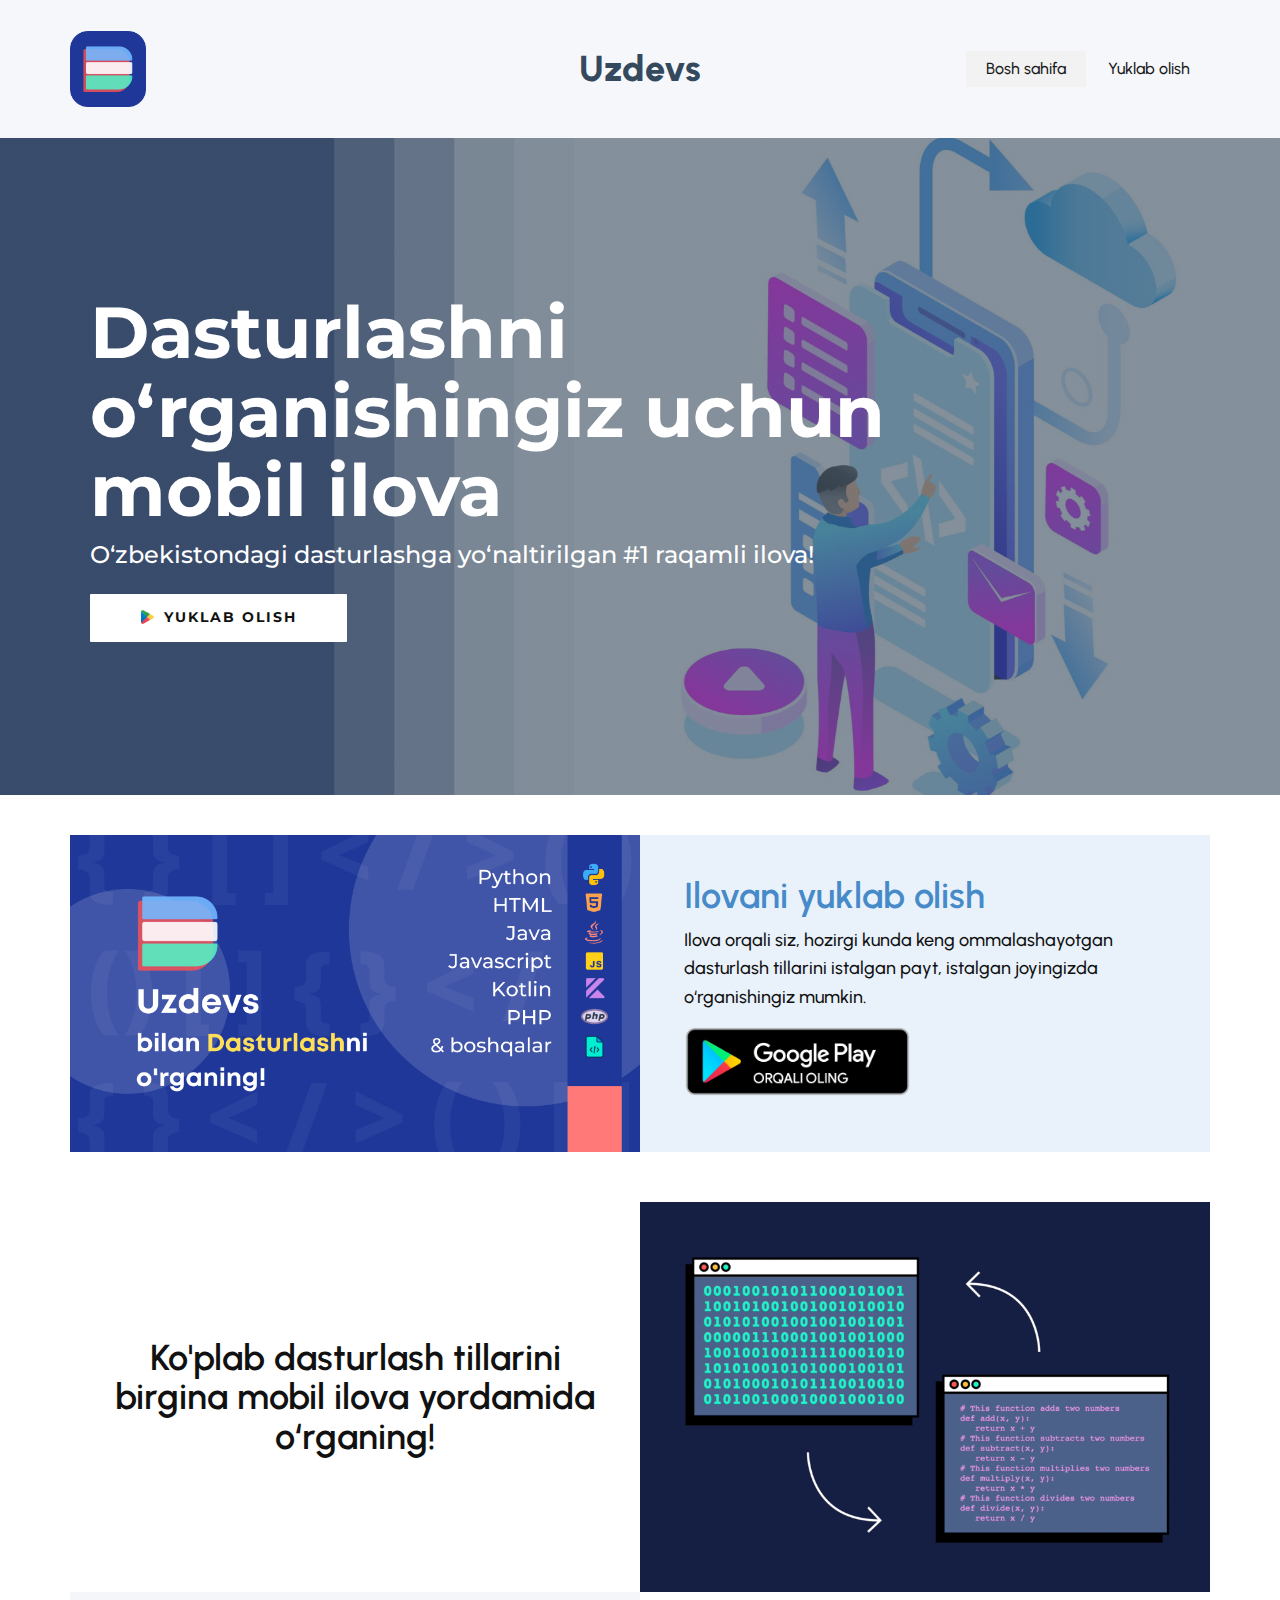
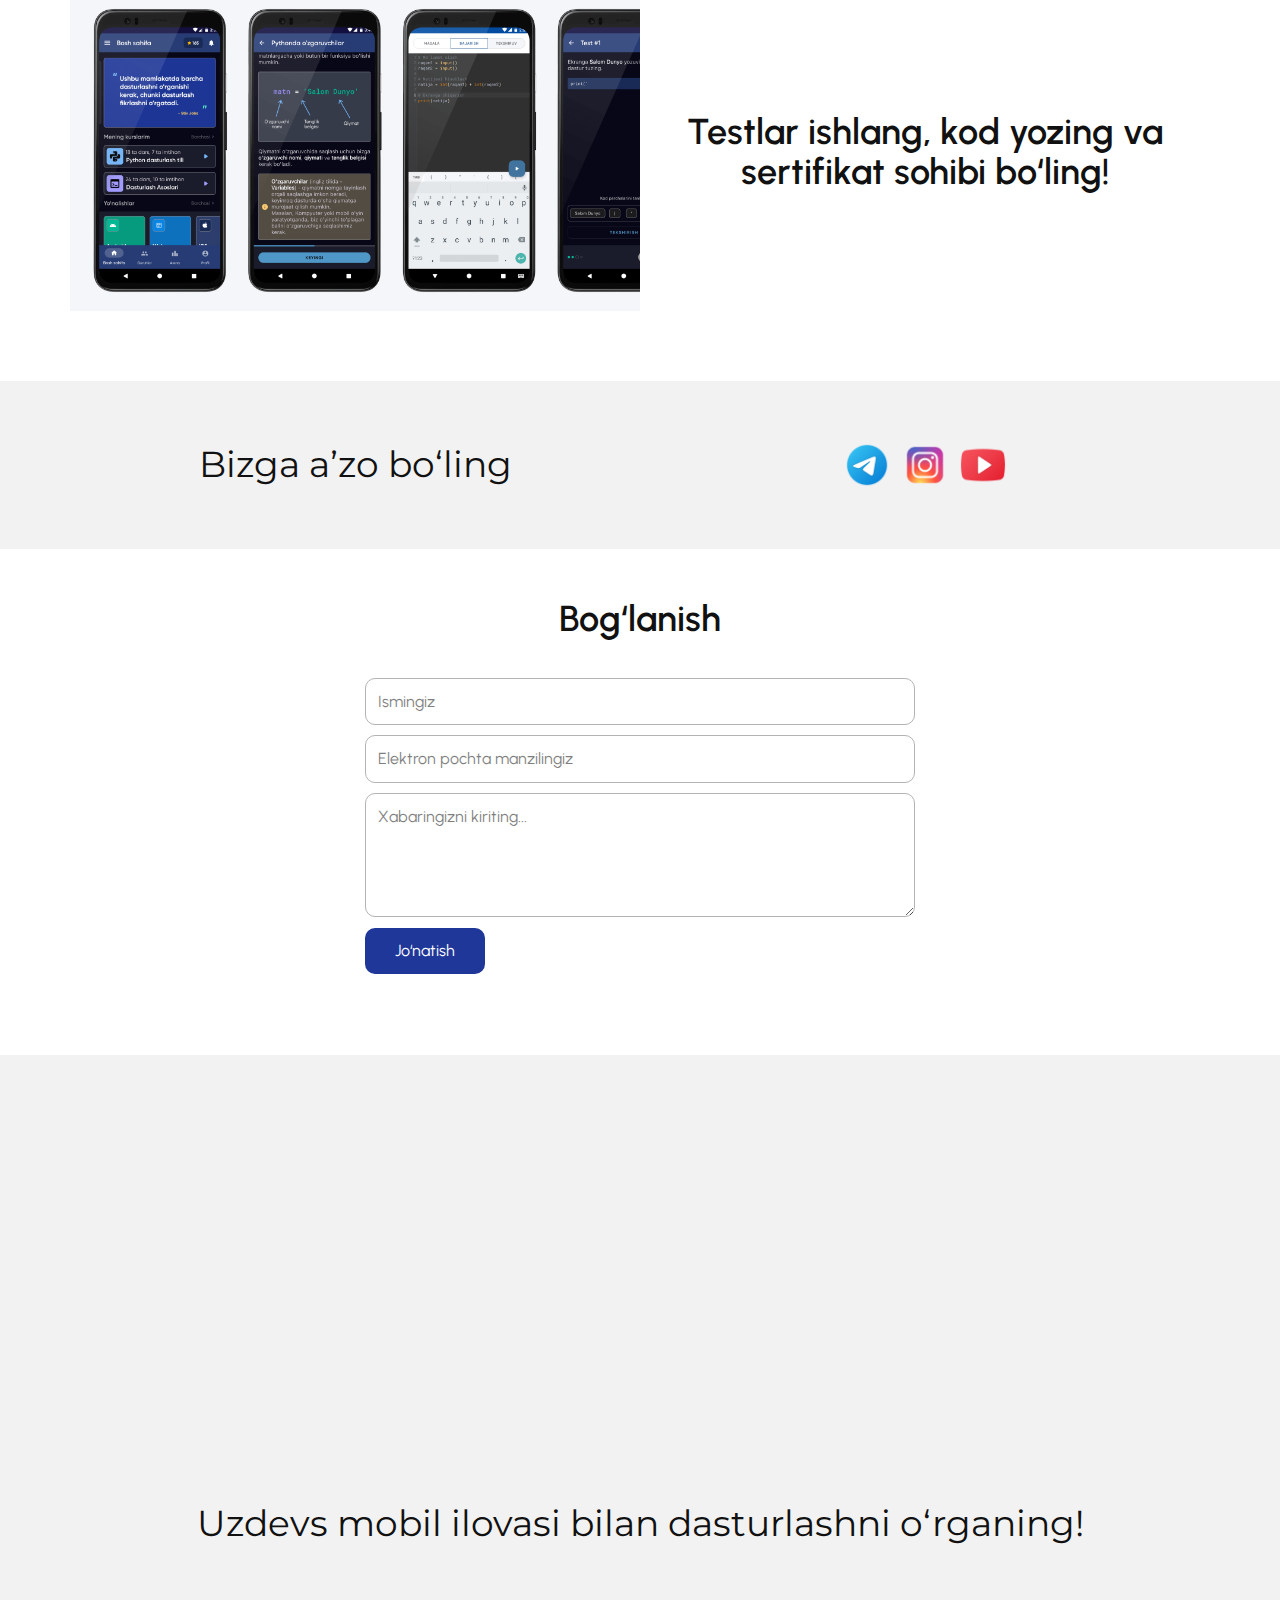
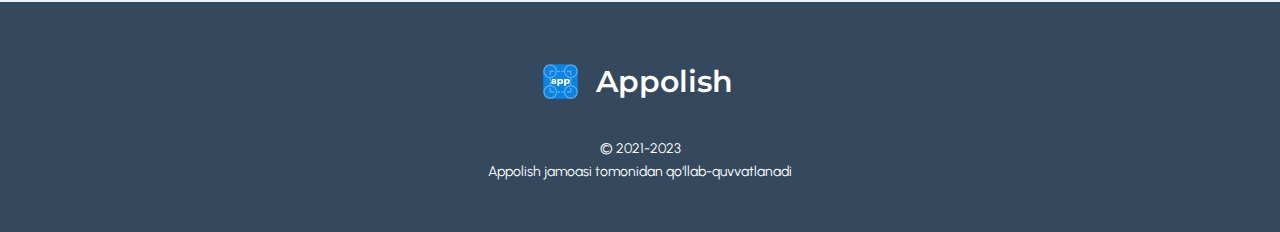
==== Bosh-sahifa.html @ 62ea31c3 "Upload initial website source code" ====
<!DOCTYPE html>
<html style="font-size: 16px;" lang="en"><head>
    <meta name="viewport" content="width=device-width, initial-scale=1.0">
    <meta charset="utf-8">
    <meta name="keywords" content="Uzdevs">
    <meta name="description" content="">
    <title>Bosh sahifa</title>
    <link rel="stylesheet" href="main.css" media="screen">
<link rel="stylesheet" href="Bosh-sahifa.css" media="screen">
    <script class="u-script" type="text/javascript" src="jquery.js" defer=""></script>
    <script class="u-script" type="text/javascript" src="script.js" defer=""></script>
    <meta name="generator" content="Nicepage 5.9.10, nicepage.com">
    <meta name="referrer" content="origin">
    <link rel="icon" href="images/favicon.png">
    <link id="u-theme-google-font" rel="stylesheet" href="https://fonts.googleapis.com/css?family=Roboto:100,100i,300,300i,400,400i,500,500i,700,700i,900,900i|Open+Sans:300,300i,400,400i,500,500i,600,600i,700,700i,800,800i">
    <link id="u-page-google-font" rel="stylesheet" href="https://fonts.googleapis.com/css?family=Montserrat:100,100i,200,200i,300,300i,400,400i,500,500i,600,600i,700,700i,800,800i,900,900i|Urbanist:100,100i,200,200i,300,300i,400,400i,500,500i,600,600i,700,700i,800,800i,900,900i">
    
    
    
    
    
    
    <script type="application/ld+json">{
		"@context": "http://schema.org",
		"@type": "Organization",
		"name": "Uzdevs",
		"logo": "images/uzdevs-logo.png"
}</script>
    <meta name="theme-color" content="#478ac9">
    <meta property="og:title" content="Bosh sahifa">
    <meta property="og:description" content="">
    <meta property="og:type" content="website">
  <meta data-intl-tel-input-cdn-path="intlTelInput/"></head>
  <body class="u-body u-xl-mode" data-lang="en"><header class="u-clearfix u-header u-palette-5-light-3 u-header" id="sec-97fc"><div class="u-clearfix u-sheet u-sheet-1">
        <a href="https://uzdevs.com" class="u-image u-logo u-image-1" data-image-width="512" data-image-height="512" title="Uzdevs">
          <img src="images/uzdevs-logo.png" class="u-logo-image u-logo-image-1">
        </a>
        <h2 class="u-custom-font u-text u-text-custom-color-3 u-text-default u-text-1">
          <a class="u-active-none u-border-none u-btn u-button-link u-button-style u-hover-none u-none u-text-custom-color-2 u-btn-1" href="https://uzdevs.com">Uzdevs</a>
        </h2>
        <nav class="u-menu u-menu-one-level u-offcanvas u-menu-1">
          <div class="menu-collapse u-custom-font" style="font-size: 1rem; letter-spacing: 0px; font-family: Urbanist; font-weight: 500;">
            <a class="u-button-style u-custom-active-border-color u-custom-active-color u-custom-border u-custom-border-color u-custom-borders u-custom-hover-border-color u-custom-hover-color u-custom-left-right-menu-spacing u-custom-padding-bottom u-custom-text-active-color u-custom-text-color u-custom-text-decoration u-custom-text-hover-color u-custom-top-bottom-menu-spacing u-nav-link u-text-active-palette-1-base u-text-hover-palette-2-base" href="#" style="padding: 4px 6px; font-size: calc(1em + 8px);">
              <svg class="u-svg-link" viewBox="0 0 24 24"><use xmlns:xlink="http://www.w3.org/1999/xlink" xlink:href="#menu-hamburger"></use></svg>
              <svg class="u-svg-content" version="1.1" id="menu-hamburger" viewBox="0 0 16 16" x="0px" y="0px" xmlns:xlink="http://www.w3.org/1999/xlink" xmlns="http://www.w3.org/2000/svg"><g><rect y="1" width="16" height="2"></rect><rect y="7" width="16" height="2"></rect><rect y="13" width="16" height="2"></rect>
</g></svg>
            </a>
          </div>
          <div class="u-custom-menu u-nav-container">
            <ul class="u-custom-font u-nav u-spacing-2 u-unstyled u-nav-1"><li class="u-nav-item"><a class="u-active-grey-5 u-border-active-palette-1-base u-border-hover-palette-1-light-1 u-border-no-left u-border-no-right u-border-no-top u-button-style u-hover-grey-10 u-nav-link u-text-active-grey-90 u-text-grey-90 u-text-hover-grey-90" href="https://uzdevs.com" style="padding: 10px 20px;">Bosh sahifa</a>
</li><li class="u-nav-item"><a class="u-active-grey-5 u-border-active-palette-1-base u-border-hover-palette-1-light-1 u-border-no-left u-border-no-right u-border-no-top u-button-style u-hover-grey-10 u-nav-link u-text-active-grey-90 u-text-grey-90 u-text-hover-grey-90" href="https://play.google.com/store/apps/details?id=co.aoff.uzdevs" style="padding: 10px 20px;">Yuklab olish</a>
</li></ul>
          </div>
          <div class="u-custom-menu u-nav-container-collapse">
            <div class="u-black u-container-style u-inner-container-layout u-opacity u-opacity-95 u-sidenav">
              <div class="u-inner-container-layout u-sidenav-overflow">
                <div class="u-menu-close"></div>
                <ul class="u-align-center u-custom-font u-nav u-popupmenu-items u-unstyled u-nav-2"><li class="u-nav-item"><a class="u-button-style u-nav-link" href="https://uzdevs.com">Bosh sahifa</a>
</li><li class="u-nav-item"><a class="u-button-style u-nav-link" href="https://play.google.com/store/apps/details?id=co.aoff.uzdevs">Yuklab olish</a>
</li></ul>
              </div>
            </div>
            <div class="u-black u-menu-overlay u-opacity u-opacity-70"></div>
          </div>
        </nav>
      </div></header>
    <section class="u-align-left u-clearfix u-image u-shading u-section-1" src="" data-image-width="1920" data-image-height="1080" id="sec-1bc2">
      <div class="u-clearfix u-sheet u-sheet-1">
        <h1 class="u-custom-font u-font-montserrat u-text u-text-default-lg u-text-default-md u-text-default-sm u-text-default-xl u-title u-text-1"> Dasturlashni<br>o‘rganishingiz uchun&nbsp;<br>mobil ilova
        </h1>
        <p class="u-custom-font u-font-montserrat u-large-text u-text u-text-variant u-text-2"> O‘zbekistondagi dasturlashga yo‘naltirilgan #1 raqamli ilova!</p>
        <a href="https://nicepage.com/wordpress-website-builder" class="u-active-white u-border-none u-btn u-btn-round u-button-style u-custom-font u-font-montserrat u-hover-grey-90 u-radius-1 u-white u-btn-1"><span class="u-file-icon u-icon u-icon-1"><img src="images/google-play-store-48.png" alt=""></span>&nbsp;Yuklab olish
        </a>
      </div>
    </section>
    <section class="u-clearfix u-section-2" id="sec-1e60">
      <div class="u-clearfix u-sheet u-sheet-1">
        <div class="u-clearfix u-expanded-width u-gutter-0 u-layout-wrap u-layout-wrap-1">
          <div class="u-layout">
            <div class="u-layout-row">
              <div class="u-container-align-center u-container-style u-image u-layout-cell u-size-30 u-image-1" data-image-width="3840" data-image-height="2160" data-href="https://play.google.com/store/apps/details?id=co.aoff.uzdevs">
                <div class="u-container-layout u-container-layout-1"></div>
              </div>
              <div class="u-align-center-xs u-container-style u-layout-cell u-palette-1-light-3 u-size-30 u-layout-cell-2">
                <div class="u-container-layout u-valign-middle-xl u-container-layout-2">
                  <h2 class="u-align-center-sm u-align-center-xs u-custom-font u-text u-text-1">
                    <a class="u-active-none u-border-none u-btn u-button-link u-button-style u-hover-none u-none u-text-palette-1-base u-btn-1" href="https://play.google.com/store/apps/details?id=co.aoff.uzdevs">Ilovani yuklab olish</a>
                  </h2>
                  <p class="u-align-center-sm u-align-center-xs u-custom-font u-text u-text-2"> Ilova orqali siz, hozirgi kunda keng ommalashayotgan dasturlash tillarini istalgan payt, istalgan joyingizda o‘rganishingiz mumkin.</p>
                  <img class="u-image u-image-contain u-image-default u-image-2" src="images/google-play-badge.png" alt="" data-image-width="646" data-image-height="250" data-href="https://play.google.com/store/apps/details?id=co.aoff.uzdevs">
                </div>
              </div>
            </div>
          </div>
        </div>
        <div class="u-clearfix u-expanded-width u-layout-wrap u-layout-wrap-2">
          <div class="u-layout">
            <div class="u-layout-col">
              <div class="u-size-30">
                <div class="u-layout-row">
                  <div class="u-align-center u-container-style u-layout-cell u-size-30 u-layout-cell-3">
                    <div class="u-container-layout u-valign-middle-lg u-valign-middle-xl u-valign-top-sm u-valign-top-xs u-container-layout-3">
                      <h2 class="u-custom-font u-text u-text-3">Ko'plab dasturlash tillarini birgina mobil ilova yordamida oʻrganing!</h2>
                    </div>
                  </div>
                  <div class="u-container-align-center u-container-style u-image u-layout-cell u-size-30 u-image-3" data-image-width="1200" data-image-height="620">
                    <div class="u-container-layout u-container-layout-4"></div>
                  </div>
                </div>
              </div>
              <div class="u-size-30">
                <div class="u-layout-row">
                  <div class="u-container-align-center u-container-style u-image u-layout-cell u-size-30 u-image-4" data-image-width="1920" data-image-height="1080">
                    <div class="u-container-layout u-container-layout-5"></div>
                  </div>
                  <div class="u-align-center u-container-style u-layout-cell u-size-30 u-layout-cell-6">
                    <div class="u-container-layout u-valign-middle u-container-layout-6">
                      <h2 class="u-custom-font u-text u-text-default-lg u-text-default-xl u-text-4">Testlar ishlang, kod yozing va sertifikat sohibi bo​ʻling!</h2>
                    </div>
                  </div>
                </div>
              </div>
            </div>
          </div>
        </div>
      </div>
    </section>
    <section class="u-align-center u-clearfix u-grey-5 u-section-3" id="sec-7053">
      <div class="u-clearfix u-sheet u-valign-middle u-sheet-1">
        <div class="u-clearfix u-expanded-width u-layout-wrap u-layout-wrap-1">
          <div class="u-gutter-0 u-layout">
            <div class="u-layout-row">
              <div class="u-align-center u-container-style u-layout-cell u-left-cell u-size-30 u-layout-cell-1">
                <div class="u-container-layout u-valign-bottom-xs u-valign-middle-lg u-valign-middle-md u-valign-middle-sm u-valign-middle-xl u-container-layout-1">
                  <h2 class="u-custom-font u-font-montserrat u-text u-text-default-lg u-text-default-md u-text-default-sm u-text-default-xl u-text-1"> Bizga aʼzo bo‘ling</h2>
                </div>
              </div>
              <div class="u-align-center u-container-style u-layout-cell u-right-cell u-size-30 u-layout-cell-2">
                <div class="u-container-layout u-valign-middle-lg u-valign-middle-md u-valign-middle-sm u-valign-middle-xl u-container-layout-2">
                  <div class="u-social-icons u-spacing-10 u-social-icons-1">
                    <a class="u-social-url" target="_blank" data-type="Custom" title="Custom" href="https://t.me/uzdevsuz"><span class="u-file-icon u-icon u-social-custom u-social-icon u-icon-1"><img src="images/telegram-logo.png" alt=""></span>
                    </a>
                    <a class="u-social-url" target="_blank" data-type="Custom" title="Custom" href="https://instagram.com/uzdevs.uz"><span class="u-file-icon u-icon u-social-custom u-social-icon u-icon-2"><img src="images/instagram-logo.png" alt=""></span>
                    </a>
                    <a class="u-social-url" target="_blank" data-type="Custom" title="Custom" href="https://www.youtube.com/@uzdevsuz"><span class="u-file-icon u-icon u-social-custom u-social-icon u-icon-3"><img src="images/youtube-logo.png" alt=""></span>
                    </a>
                  </div>
                </div>
              </div>
            </div>
          </div>
        </div>
      </div>
    </section>
    <section class="u-align-center u-clearfix u-section-4" id="sec-688a">
      <div class="u-clearfix u-sheet u-sheet-1">
        <h2 class="u-custom-font u-text u-text-1">Bogʻlanish</h2>
        <div class="u-form u-form-1">
          <form action="https://forms.nicepagesrv.com/v2/form/process" class="u-clearfix u-form-spacing-10 u-form-vertical u-inner-form" style="padding: 10px" source="email" name="form">
            <div class="u-form-group u-form-name u-label-none">
              <label for="name-3b9a" class="u-label">Name</label>
              <input type="text" placeholder="Ismingiz" id="name-3b9a" name="name" class="u-custom-font u-input u-input-rectangle u-radius-10 u-input-1" required="">
            </div>
            <div class="u-form-email u-form-group u-label-none">
              <label for="email-3b9a" class="u-label">Email</label>
              <input type="email" placeholder="Elektron pochta manzilingiz" id="email-3b9a" name="email" class="u-custom-font u-input u-input-rectangle u-radius-10 u-input-2" required="">
            </div>
            <div class="u-form-group u-form-message u-label-none">
              <label for="message-3b9a" class="u-label">Message</label>
              <textarea placeholder="Xabaringizni kiriting..." rows="4" cols="50" id="message-3b9a" name="message" class="u-custom-font u-input u-input-rectangle u-radius-10 u-input-3" required=""></textarea>
            </div>
            <div class="u-align-left u-form-group u-form-submit u-label-none">
              <a href="#" class="u-btn u-btn-round u-btn-submit u-button-style u-custom-color-4 u-custom-font u-radius-10 u-btn-1">Jo‘natish</a>
              <input type="submit" value="submit" class="u-form-control-hidden">
            </div>
            <div class="u-form-send-message u-form-send-success"> Thank you! Your message has been sent. </div>
            <div class="u-form-send-error u-form-send-message"> Unable to send your message. Please fix errors then try again. </div>
            <input type="hidden" value="" name="recaptchaResponse">
            <input type="hidden" name="formServices" value="0d1d3164-f75e-3e67-2e3a-53193214115c">
          </form>
        </div>
      </div>
    </section>
    <section class="u-align-center u-clearfix u-grey-5 u-section-5" id="sec-649f">
      <div class="u-clearfix u-sheet u-valign-middle u-sheet-1">
        <div class="u-align-left u-expanded-width-sm u-expanded-width-xs u-video u-video-contain-xs u-video-1">
          <div class="embed-responsive embed-responsive-1">
            <iframe style="position: absolute;top: 0;left: 0;width: 100%;height: 100%;" class="embed-responsive-item" src="https://www.youtube.com/embed/PY1LMEzrLyY?mute=0&amp;showinfo=0&amp;controls=0&amp;start=0" frameborder="0" allowfullscreen=""></iframe>
          </div>
        </div>
        <h2 class="u-custom-font u-font-montserrat u-text u-text-default u-text-1"> Uzdevs&nbsp;mobil ilovasi bilan dasturlashni o‘rganing!</h2>
      </div>
    </section>
    
    
    <footer class="u-align-center u-clearfix u-custom-color-2 u-footer u-footer" id="sec-f929"><div class="u-clearfix u-sheet u-sheet-1">
        <div class="u-clearfix u-group-elements u-group-elements-1">
          <h3 class="u-align-left u-custom-font u-font-montserrat u-headline u-text u-text-1">
            <a class="u-active-none u-border-none u-btn u-button-link u-button-style u-hover-none u-none u-text-white u-btn-1" href="https://appolish.tech" target="_blank">Appolish</a>
          </h3>
          <a href="https://appolish.tech" class="u-image u-logo u-image-1" data-image-width="500" data-image-height="500" title="Appolish" target="_blank">
            <img src="images/appolish-logo.png" class="u-logo-image u-logo-image-1">
          </a>
        </div>
        <p class="u-custom-font u-small-text u-text u-text-variant u-text-2"> © 2021-2023<br>Appolish jamoasi tomonidan qo​ʻllab-quvvatlanadi
        </p>
      </div></footer>
  
</body></html>
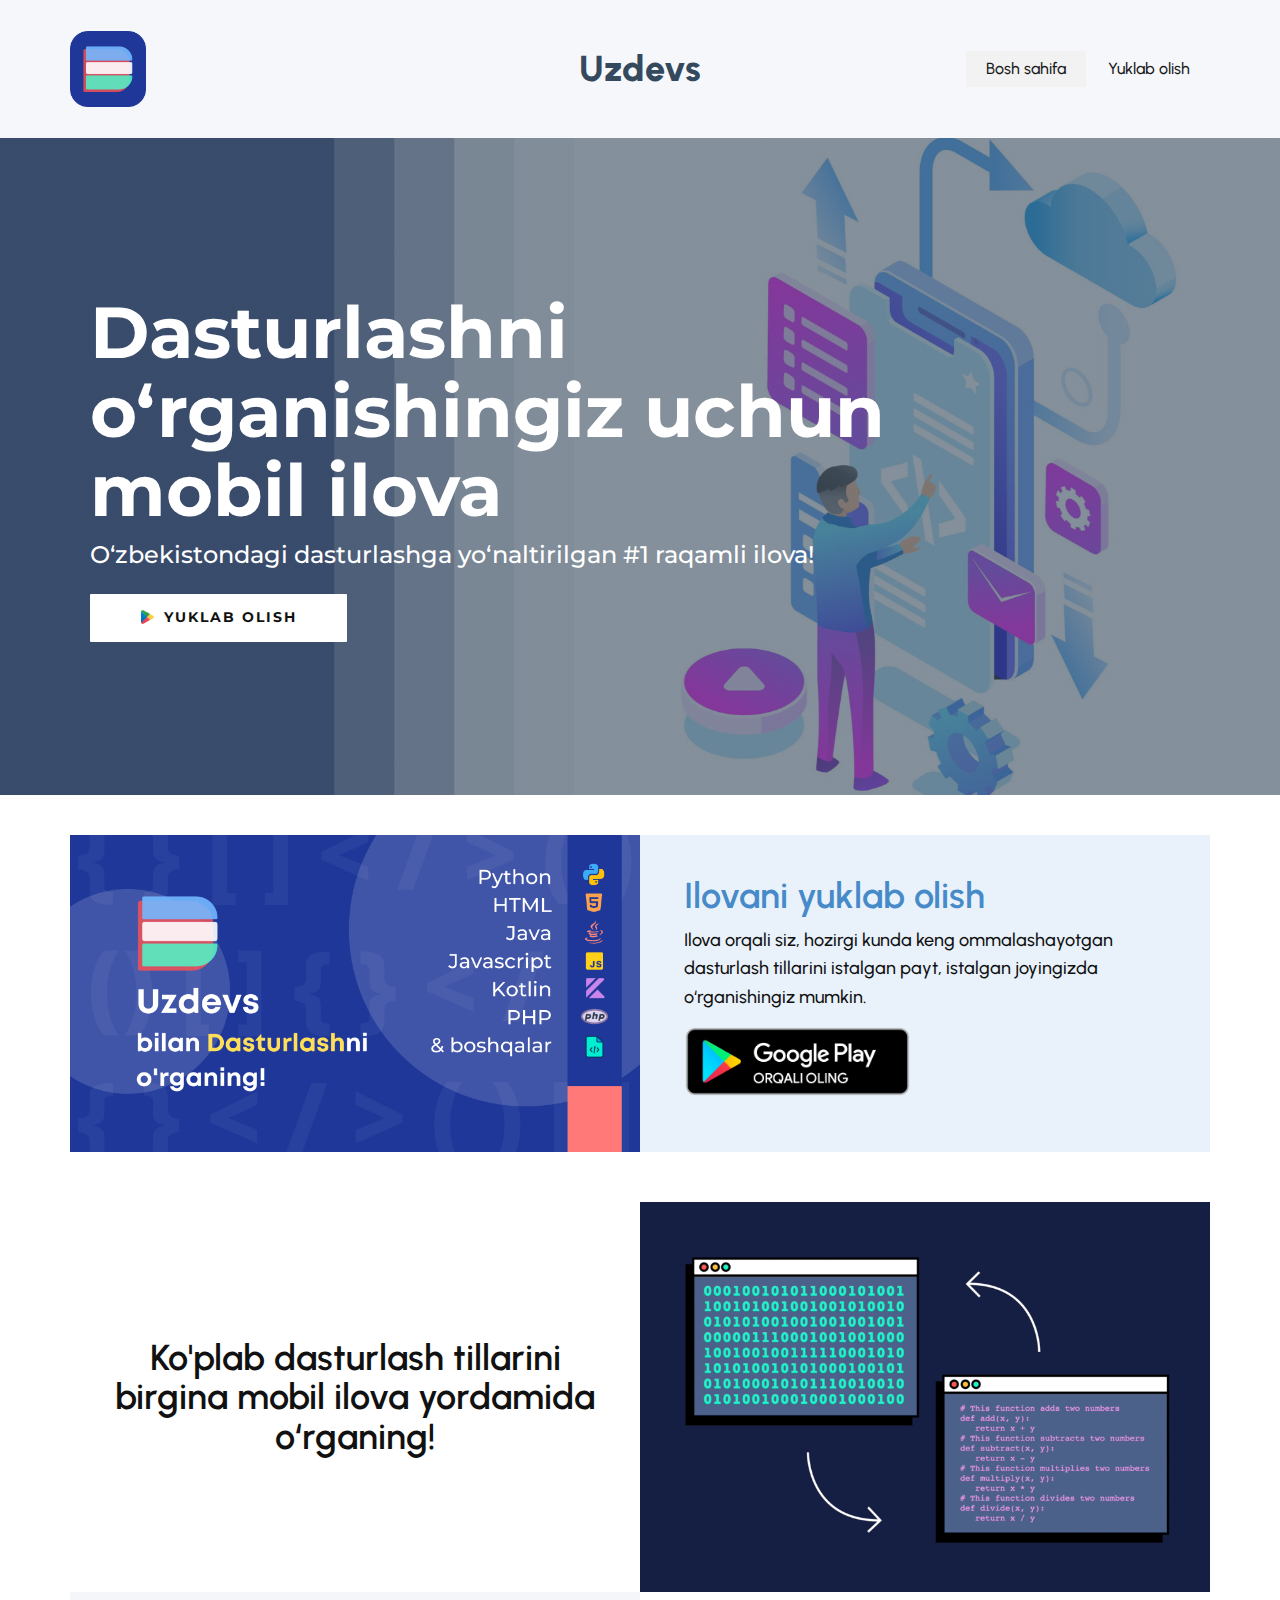
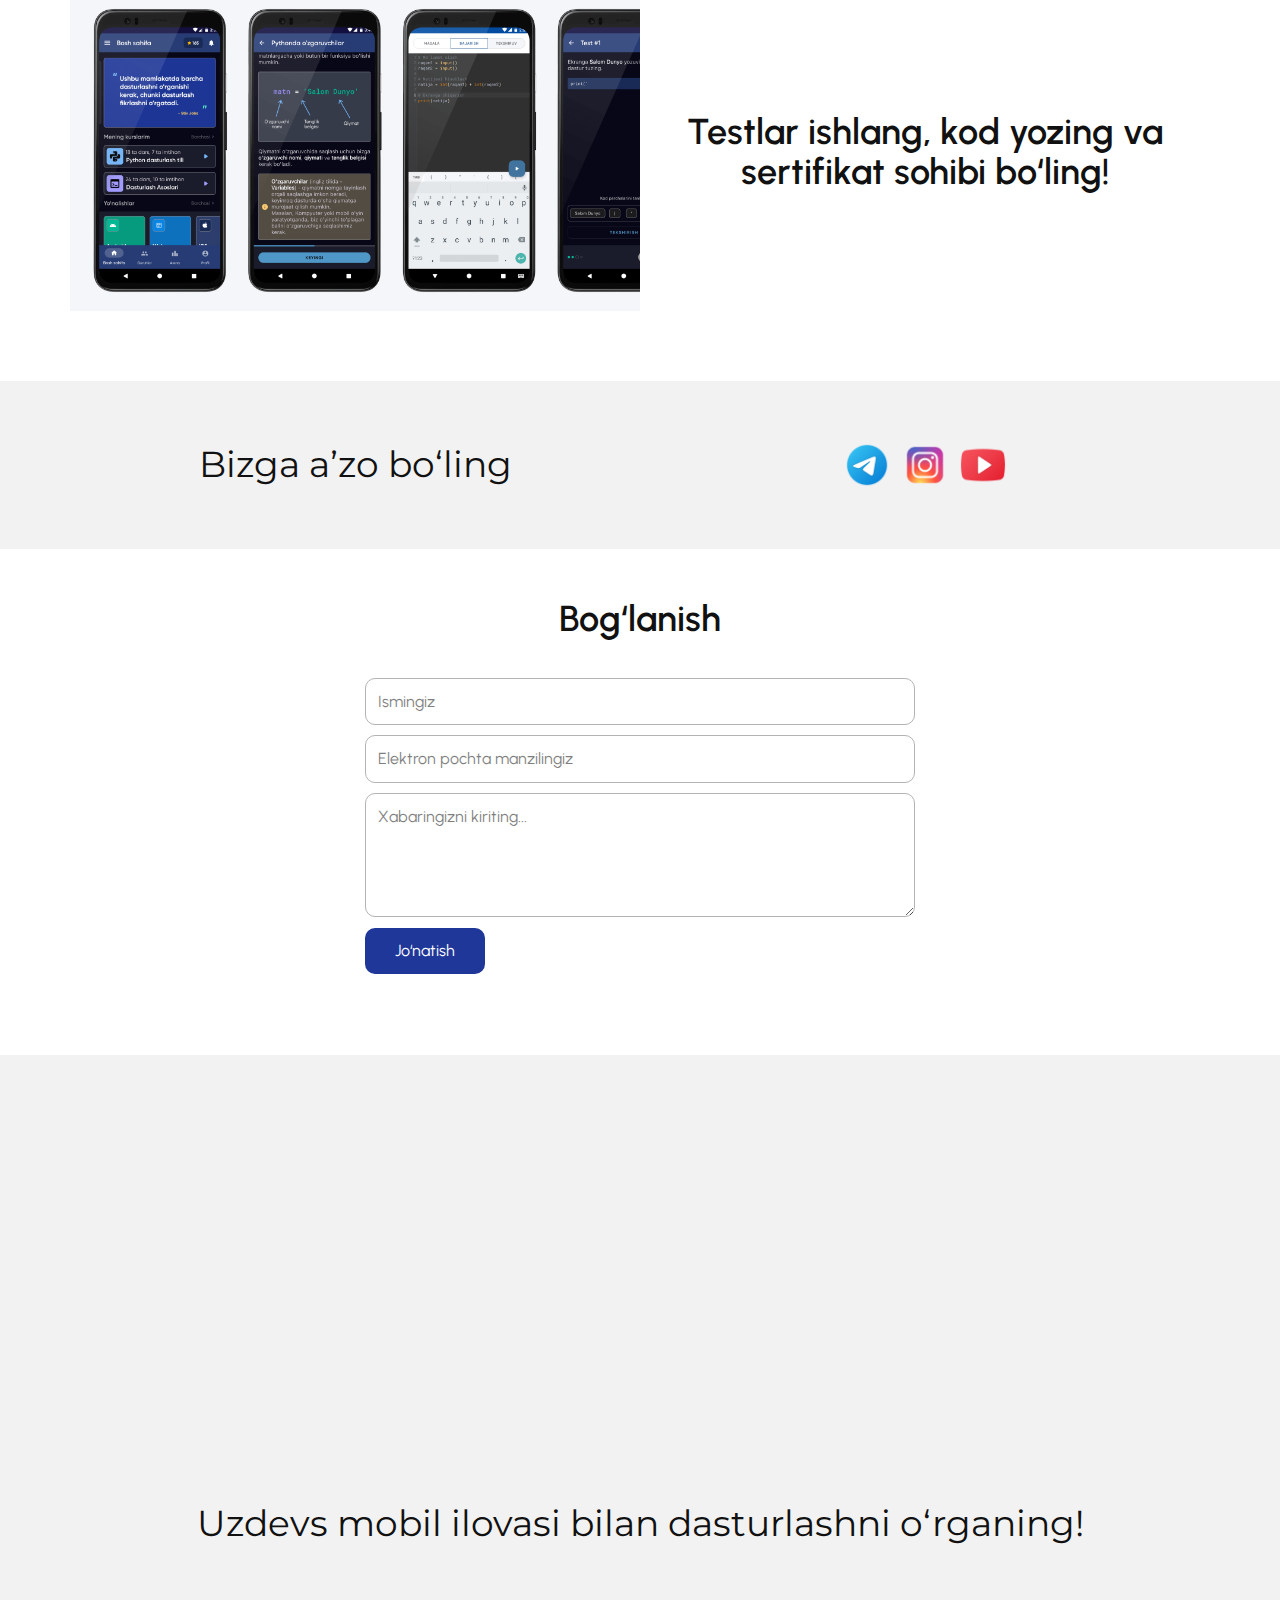
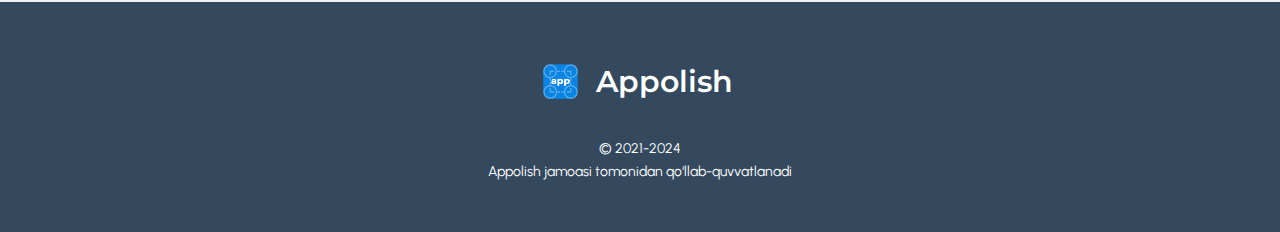
==== commit d4da1203: "Change 2023 to 2024 in the footer" ====
--- a/Bosh-sahifa.html
+++ b/Bosh-sahifa.html
@@ -202,7 +202,7 @@
             <img src="images/appolish-logo.png" class="u-logo-image u-logo-image-1">
           </a>
         </div>
-        <p class="u-custom-font u-small-text u-text u-text-variant u-text-2"> © 2021-2023<br>Appolish jamoasi tomonidan qo​ʻllab-quvvatlanadi
+        <p class="u-custom-font u-small-text u-text u-text-variant u-text-2"> © 2021-2024<br>Appolish jamoasi tomonidan qo​ʻllab-quvvatlanadi
         </p>
       </div></footer>
   
